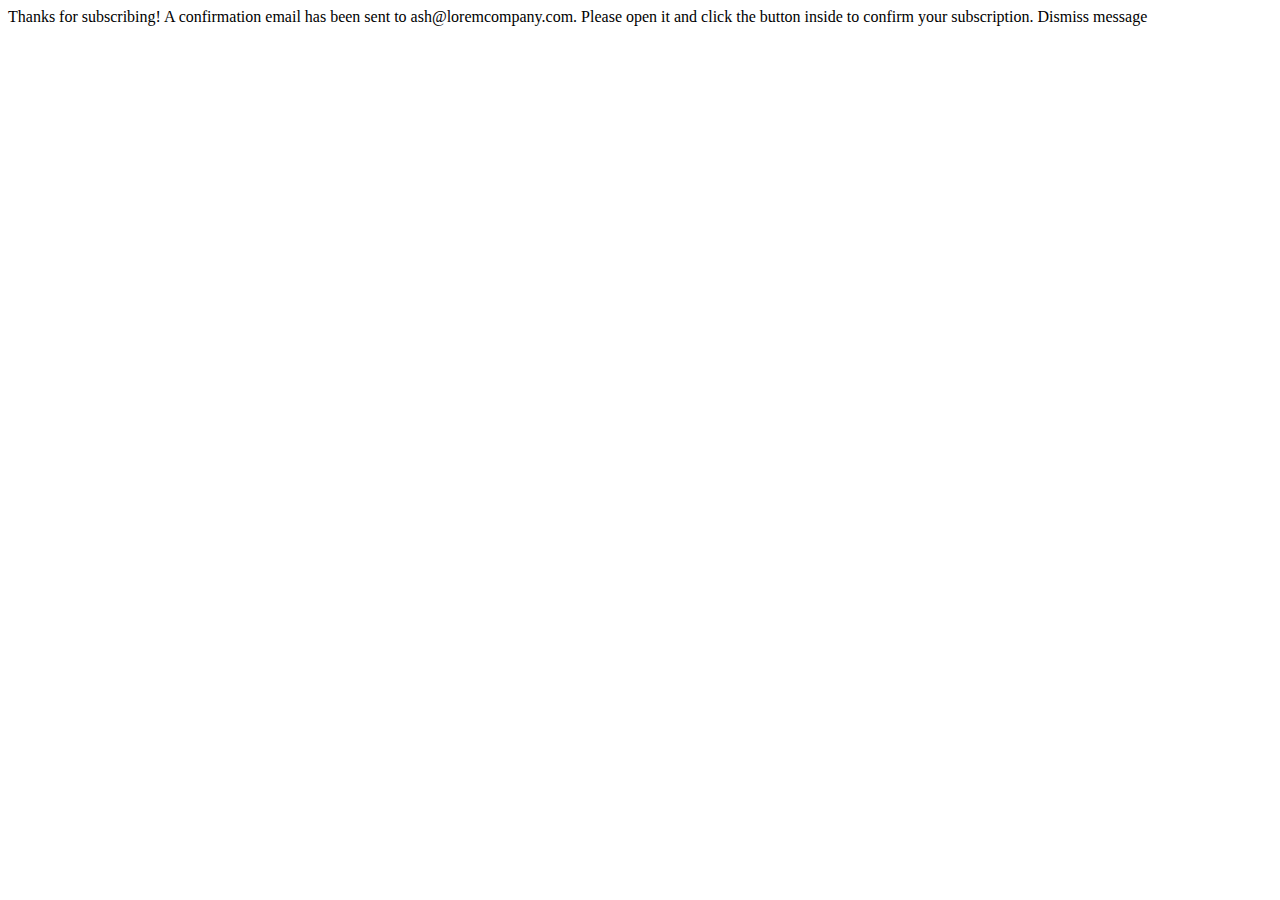
==== success.html @ ec541bba "changes made..." ====
<!DOCTYPE html>
<html lang="en">
<head>
    <meta charset="UTF-8">
    <meta name="viewport" content="width=device-width, initial-scale=1.0">
    <title>Success Page</title>
</head>
<body>
    

  Thanks for subscribing!

  A confirmation email has been sent to ash@loremcompany.com. 
  Please open it and click the button inside to confirm your subscription.

  Dismiss message
</body>
</html>
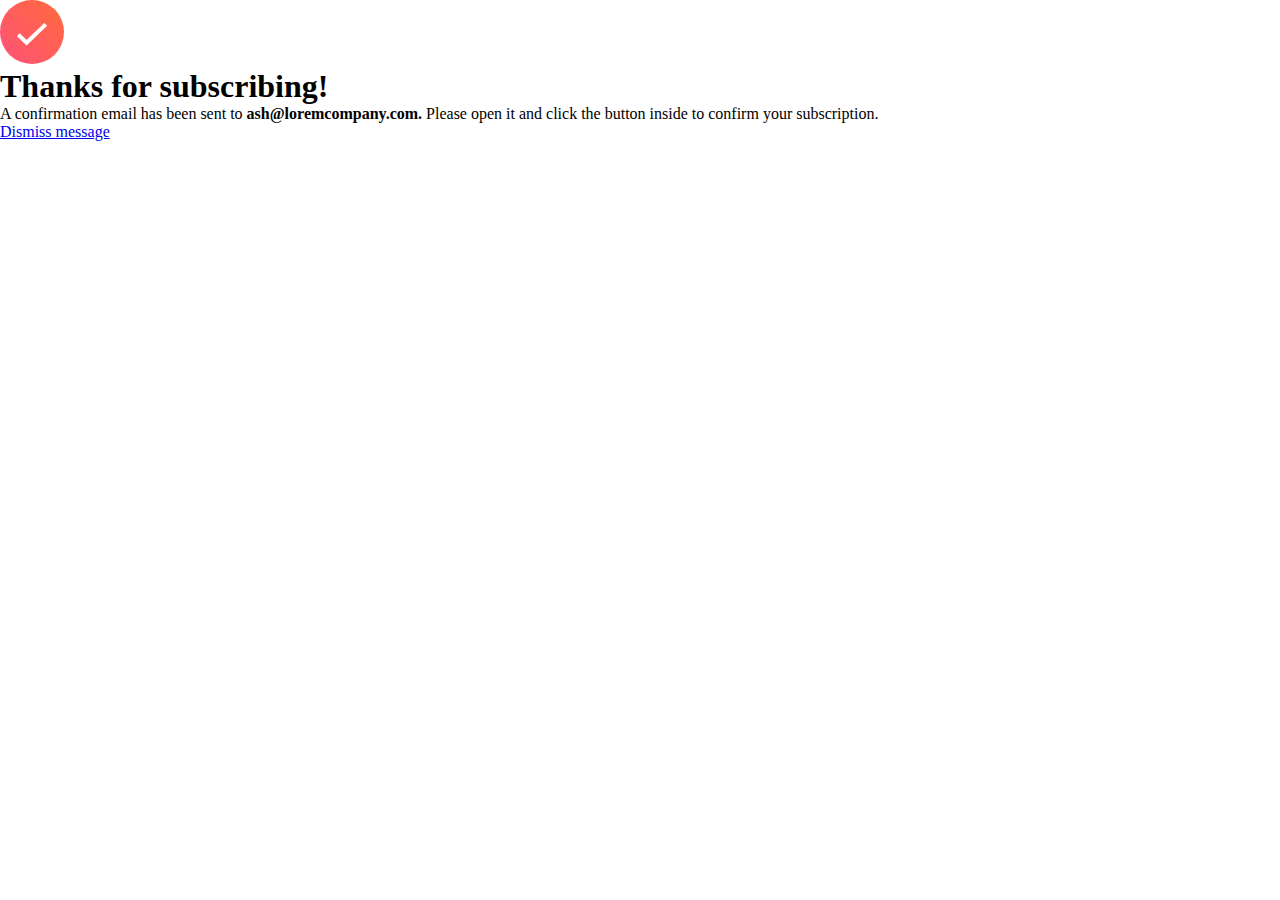
==== commit d1e66fbd: "changes made..." ====
--- a/success.html
+++ b/success.html
@@ -4,15 +4,25 @@
     <meta charset="UTF-8">
     <meta name="viewport" content="width=device-width, initial-scale=1.0">
     <title>Success Page</title>
+    <link rel="stylesheet" href="style.css">
 </head>
 <body>
-    
 
-  Thanks for subscribing!
+    <div class="success-container">
 
-  A confirmation email has been sent to ash@loremcompany.com. 
-  Please open it and click the button inside to confirm your subscription.
+        <div class="success-content">
 
-  Dismiss message
+            <img src="./assets/images/icon-success.svg" alt="Success">
+
+            <h1>Thanks for subscribing!</h1>
+
+            <p>A confirmation email has been sent to <strong>ash@loremcompany.com.</strong> Please open it and click the button inside to confirm your subscription.</p>
+
+            <a href="./index.html">Dismiss message</a>
+
+        </div>
+
+    </div>
+
 </body>
 </html>--- a/style.css
+++ b/style.css
@@ -0,0 +1,9 @@
+*{
+    margin: 0;
+    padding: 0;
+    box-sizing: border-box;
+}
+
+body{
+    
+}
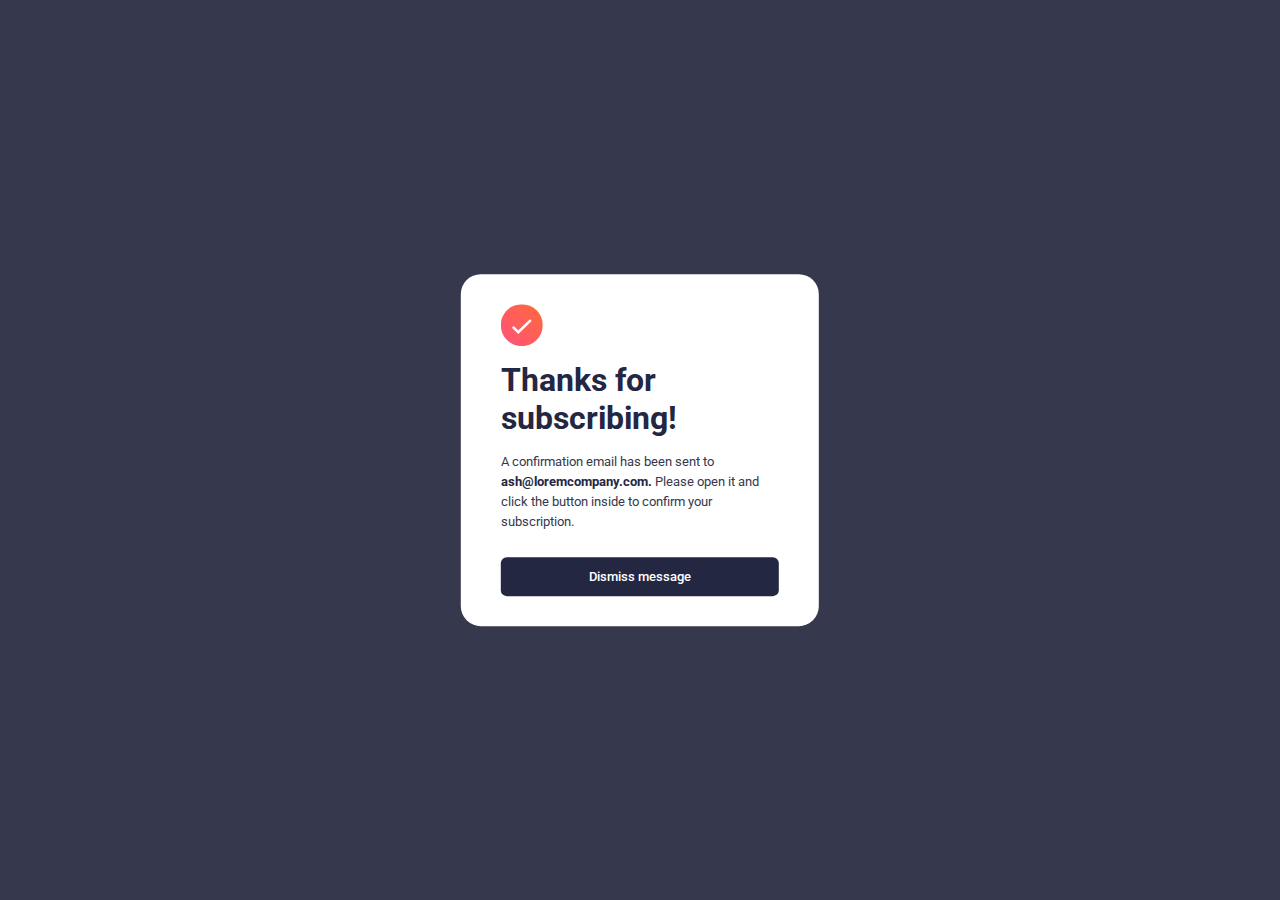
==== commit 5c354549: "changes done..." ====
--- a/success.html
+++ b/success.html
@@ -5,6 +5,7 @@
     <meta name="viewport" content="width=device-width, initial-scale=1.0">
     <title>Success Page</title>
     <link rel="stylesheet" href="style.css">
+    <link rel="icon" type="image/png" sizes="32x32" href="./assets/images/favicon-32x32.png">
 </head>
 <body>
 
--- a/style.css
+++ b/style.css
@@ -1,9 +1,215 @@
+@import url('https://fonts.googleapis.com/css2?family=Roboto:ital,wght@0,100;0,300;0,400;0,500;0,700;0,900;1,100;1,300;1,400;1,500;1,700;1,900&display=swap');
 *{
     margin: 0;
     padding: 0;
     box-sizing: border-box;
 }
 
+html{
+    scroll-behavior: smooth;
+}
+
 body{
-    
-}
+    font-family: "Roboto", sans-serif;
+    background: hsl(235, 18%, 26%);
+}
+
+.main-container{
+    width: 50%;
+    display: flex;
+    flex-direction: row;
+    align-items: center;
+    justify-content: space-between;
+    background: hsl(0, 0%, 100%);
+    border-radius: 20px;
+    position: absolute;
+    top: 50%;
+    left: 50%;
+    transform: translate(-50%,-50%);
+    padding: 10px;
+}
+
+.left-container{
+    padding: 10px;
+    width: 60%;
+    display: flex;
+    flex-direction: column;
+}
+
+.left-content{
+    width: 100%;
+    display: flex;
+    flex-direction: column;
+    padding: 10px;
+}
+
+.left-content h1{
+    font-size: 2.3rem;
+    color:hsl(234, 29%, 20%);
+    margin-bottom: 15px;
+}
+
+.left-content p{
+    font-size: 0.8rem;
+    color: hsl(235, 18%, 26%);
+    font-weight: 500;
+}
+
+.list-content{
+    width: 100%;
+    display: flex;
+    flex-direction: column;
+    margin-top: 15px;
+    gap: 13px;
+}
+
+.list-item{
+    display: flex;
+    flex-direction: row;
+    align-items: center;
+    justify-content: flex-start;
+}
+
+.list-item img{
+    margin-right: 10px;
+    width: 6%;
+}
+
+.list-item p{
+    font-size: 0.8rem;
+    color: hsl(235, 18%, 26%);
+    font-weight: 500;
+}
+
+form{
+    margin-top: 20px;
+    display: flex;
+    flex-direction: column;
+}
+
+form label{
+    font-size: 0.7rem;
+    font-weight: 500;
+    color:hsl(234, 29%, 20%);
+}
+
+form input{
+    margin-top: 5px;
+    border: 1.5px solid hsl(231, 7%, 60%);
+    padding: 10px 15px;
+    border-radius: 6px;
+    font-size: 0.8rem;
+    outline: none;
+    color:hsl(234, 29%, 20%);
+}
+
+form button{
+    background: hsl(234, 29%, 20%);
+    margin-top: 15px;
+    padding: 12px 15px;
+    border-radius: 6px;
+    font-size: 0.8rem;
+    color: hsl(0, 0%, 100%);
+    border: none;
+    font-weight: 500;
+    transition: 0.3s ease-in-out;
+}
+
+form button:hover{
+    cursor: pointer;
+    transition: 0.3s ease-in-out;
+    background: linear-gradient(to right, hsl(352, 100%, 67%), hsl(4, 100%, 67%));
+}
+
+::placeholder{
+    font-size: 0.8rem;
+    color: hsl(231, 7%, 60%);
+}
+
+.right-container{
+    width: 50%;
+    display: flex;
+    flex-direction: column;
+    align-items: center;
+    justify-content: center;
+    padding:10px;
+}
+
+.right-container .img-content{
+    width: 100%;
+    height: 70dvh;
+    background-image: url(./assets/images/illustration-sign-up-desktop.svg);
+    background-position: center;
+    background-repeat: no-repeat;
+    background-size: cover;
+    border-radius: 15px;
+    transition: 0.4s ease-in-out;
+}
+
+.right-container .img-content:hover{
+    border-radius: 0px 0px 0px 0px;
+    cursor: pointer;
+    transition: 0.4s ease-in-out;
+}
+
+.success-container{
+    width: 28%;
+    display: flex;
+    flex-direction: row;
+    align-items: center;
+    justify-content: space-between;
+    background: hsl(0, 0%, 100%);
+    border-radius: 20px;
+    position: absolute;
+    top: 50%;
+    left: 50%;
+    transform: translate(-50%,-50%);
+    padding: 20px;
+}
+
+.success-content{
+    padding: 10px 20px;
+    width: 100%;
+    display: flex;
+    flex-direction: column;
+}
+
+.success-content img{
+    width: 15%;
+}
+
+.success-content h1{
+    margin-top: 15px;
+    color: hsl(234, 29%, 20%);
+}
+
+.success-content p{
+    margin-top: 15px;
+    font-size: 0.8rem;
+    line-height: 20px;
+    color: hsl(235, 18%, 26%);
+}
+
+.success-content p strong{
+    color: hsl(234, 29%, 20%);
+}
+
+.success-content a{
+    background: hsl(234, 29%, 20%);
+    margin-top: 25px;
+    padding: 12px 15px;
+    border-radius: 6px;
+    font-size: 0.8rem;
+    color: hsl(0, 0%, 100%);
+    border: none;
+    font-weight: 500;
+    text-decoration: none;
+    text-align: center;
+    transition: 0.3s ease-in-out;
+}
+
+.success-content a:hover{
+    cursor: pointer;
+    transition: 0.3s ease-in-out;
+    background: linear-gradient(to right, hsl(352, 100%, 67%), hsl(4, 100%, 67%));
+}
